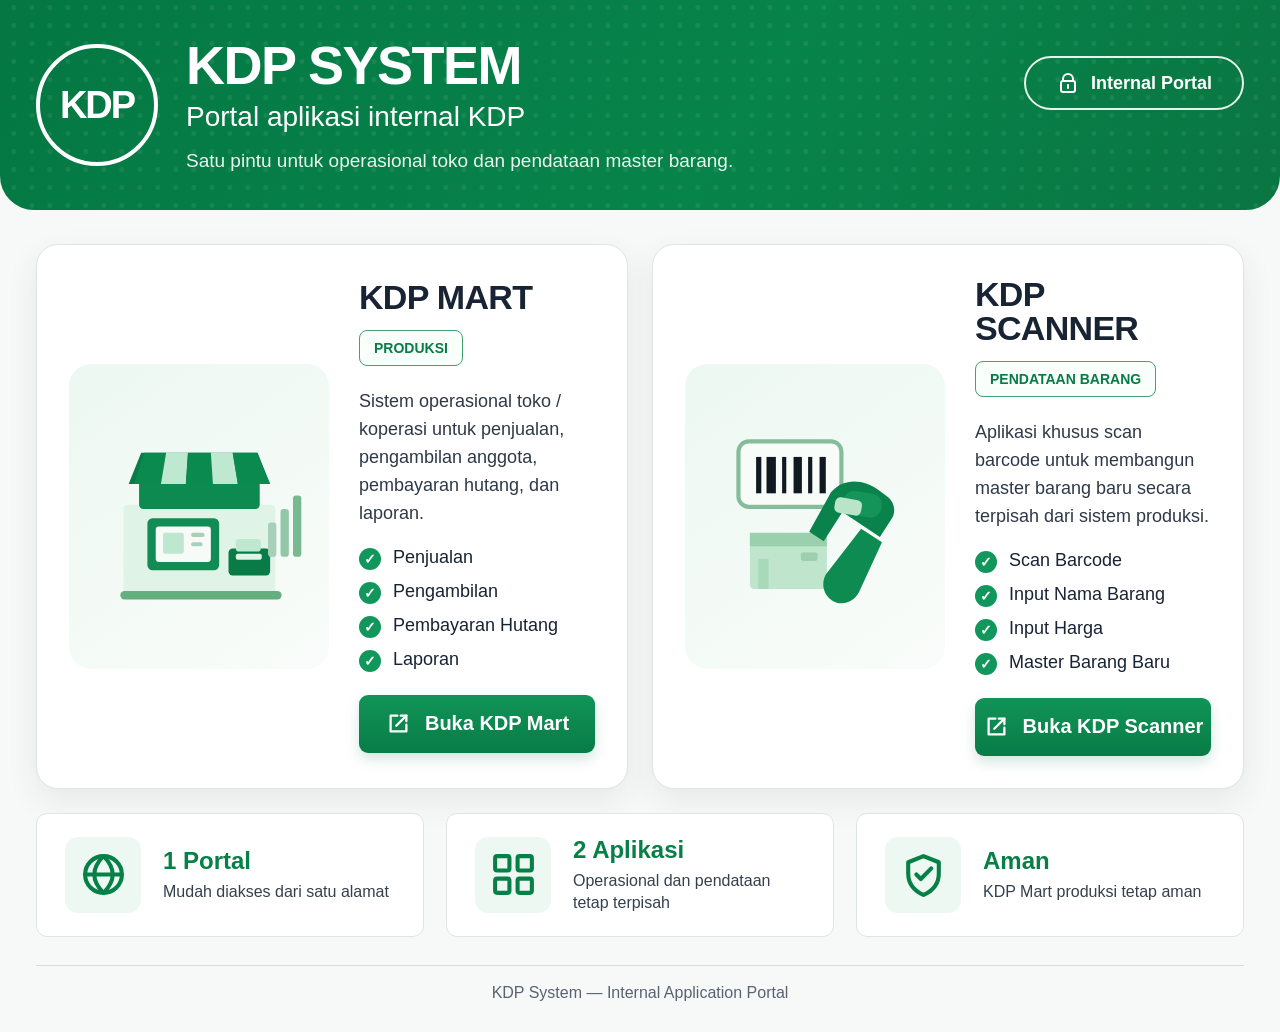
==== index.html @ 1b4abe66 "Add files via upload" ====
<!doctype html>
<html lang="id">
<head>
  <meta charset="utf-8">
  <meta name="viewport" content="width=device-width, initial-scale=1">
  <meta name="theme-color" content="#087b46">
  <meta name="description" content="KDP System - Portal aplikasi internal KDP">
  <title>KDP System</title>
  <link rel="stylesheet" href="styles.css">
  <script src="config.js"></script>
</head>

<body>
  <div class="page">

    <header class="hero">
      <div class="hero-inner">
        <div class="brand-wrap">
          <div class="kdp-logo" aria-label="KDP">
            <span>KDP</span>
          </div>

          <div class="hero-copy">
            <h1>KDP SYSTEM</h1>
            <div class="hero-subtitle">Portal aplikasi internal KDP</div>
            <p>Satu pintu untuk operasional toko dan pendataan master barang.</p>
          </div>
        </div>

        <div class="internal-badge">
          <svg viewBox="0 0 24 24" aria-hidden="true">
            <path d="M7 10V8a5 5 0 0 1 10 0v2"></path>
            <rect x="5" y="10" width="14" height="11" rx="2"></rect>
            <path d="M12 14v3"></path>
          </svg>
          <span>Internal Portal</span>
        </div>
      </div>
    </header>

    <main class="content">

      <section class="apps-grid">

        <article class="app-card">
          <div class="app-visual mart-visual" aria-hidden="true">
            <svg viewBox="0 0 220 220">
              <rect x="37" y="99" width="146" height="86" rx="4" fill="#dff3e7"/>
              <rect x="52" y="76" width="116" height="27" rx="4" fill="#0d8a4f"/>
              <path d="M42 79h136l-12-30H54z" fill="#087b46"/>
              <path d="M57 49h21l-5 30H47z" fill="#0b8a50"/>
              <path d="M78 49h21l-2 30H73z" fill="#bfe8d0"/>
              <path d="M99 49h22l2 30H97z" fill="#0b8a50"/>
              <path d="M121 49h21l5 30h-24z" fill="#bfe8d0"/>
              <path d="M142 49h23l13 30h-31z" fill="#0b8a50"/>
              <rect x="60" y="112" width="69" height="50" rx="5" fill="#138b54"/>
              <rect x="68" y="120" width="53" height="34" rx="3" fill="#f7fbf8"/>
              <rect x="75" y="126" width="20" height="20" rx="2" fill="#bfe6ce"/>
              <rect x="102" y="126" width="13" height="4" rx="2" fill="#a8cfb7"/>
              <rect x="102" y="135" width="11" height="4" rx="2" fill="#a8cfb7"/>
              <rect x="138" y="141" width="40" height="26" rx="4" fill="#087b46"/>
              <rect x="145" y="132" width="24" height="12" rx="3" fill="#bfe8d0"/>
              <rect x="145" y="146" width="25" height="6" rx="2" fill="#dff3e7"/>
              <rect x="176" y="116" width="8" height="33" rx="3" fill="#a8cfb7"/>
              <rect x="188" y="103" width="8" height="46" rx="3" fill="#91c7a7"/>
              <rect x="200" y="90" width="8" height="59" rx="3" fill="#79b991"/>
              <rect x="34" y="182" width="155" height="8" rx="4" fill="#65ae80"/>
            </svg>
          </div>

          <div class="app-content">
            <div class="title-row">
              <h2>KDP MART</h2>
              <span class="tag">PRODUKSI</span>
            </div>

            <p class="app-desc">
              Sistem operasional toko / koperasi untuk penjualan, pengambilan anggota,
              pembayaran hutang, dan laporan.
            </p>

            <ul class="feature-list">
              <li>Penjualan</li>
              <li>Pengambilan</li>
              <li>Pembayaran Hutang</li>
              <li>Laporan</li>
            </ul>

            <a id="btn-mart" class="open-btn" href="#" rel="noopener">
              <svg viewBox="0 0 24 24" aria-hidden="true">
                <path d="M14 5h5v5"></path>
                <path d="M10 14 19 5"></path>
                <path d="M19 13v6H5V5h6"></path>
              </svg>
              <span>Buka KDP Mart</span>
            </a>
          </div>
        </article>

        <article class="app-card">
          <div class="app-visual scanner-visual" aria-hidden="true">
            <svg viewBox="0 0 220 220">
              <rect x="36" y="38" width="99" height="63" rx="10" fill="#f8fcf9" stroke="#85bd9a" stroke-width="4"/>
              <rect x="53" y="53" width="5" height="35" fill="#101820"/>
              <rect x="63" y="53" width="9" height="35" fill="#101820"/>
              <rect x="78" y="53" width="4" height="35" fill="#101820"/>
              <rect x="89" y="53" width="8" height="35" fill="#101820"/>
              <rect x="103" y="53" width="4" height="35" fill="#101820"/>
              <rect x="114" y="53" width="6" height="35" fill="#101820"/>
              <rect x="47" y="126" width="74" height="54" rx="4" fill="#bfe5cd"/>
              <rect x="47" y="126" width="74" height="13" fill="#9ad0ad"/>
              <rect x="55" y="151" width="10" height="29" fill="#a8dab9"/>
              <rect x="96" y="145" width="16" height="8" rx="2" fill="#9ccfac"/>
              <path d="M125 87c12-14 31-13 46-2l8 6c7 5 9 15 4 22l-11 17-36-24-18 28-14-9 21-38z" fill="#0a824b"/>
              <rect x="139" y="84" width="37" height="23" rx="10" fill="#15945a" transform="rotate(10 139 84)"/>
              <path d="m154 122 20 13-22 48c-5 10-17 14-26 8-8-5-11-16-6-25l34-44z" fill="#0d8b51"/>
              <rect x="130" y="91" width="26" height="15" rx="5" fill="#b9e4c8" transform="rotate(10 130 91)"/>
            </svg>
          </div>

          <div class="app-content">
            <div class="title-row">
              <h2>KDP SCANNER</h2>
              <span class="tag">PENDATAAN BARANG</span>
            </div>

            <p class="app-desc">
              Aplikasi khusus scan barcode untuk membangun master barang baru
              secara terpisah dari sistem produksi.
            </p>

            <ul class="feature-list">
              <li>Scan Barcode</li>
              <li>Input Nama Barang</li>
              <li>Input Harga</li>
              <li>Master Barang Baru</li>
            </ul>

            <a id="btn-scanner" class="open-btn" href="#" rel="noopener">
              <svg viewBox="0 0 24 24" aria-hidden="true">
                <path d="M14 5h5v5"></path>
                <path d="M10 14 19 5"></path>
                <path d="M19 13v6H5V5h6"></path>
              </svg>
              <span>Buka KDP Scanner</span>
            </a>
          </div>
        </article>

      </section>

      <section class="info-grid">
        <div class="info-card">
          <div class="info-icon">
            <svg viewBox="0 0 24 24" aria-hidden="true">
              <circle cx="12" cy="12" r="9"></circle>
              <path d="M3 12h18"></path>
              <path d="M12 3c3 3 4.5 6 4.5 9S15 18 12 21"></path>
              <path d="M12 3c-3 3-4.5 6-4.5 9S9 18 12 21"></path>
            </svg>
          </div>
          <div>
            <h3>1 Portal</h3>
            <p>Mudah diakses dari satu alamat</p>
          </div>
        </div>

        <div class="info-card">
          <div class="info-icon">
            <svg viewBox="0 0 24 24" aria-hidden="true">
              <rect x="3" y="3" width="7" height="7" rx="1"></rect>
              <rect x="14" y="3" width="7" height="7" rx="1"></rect>
              <rect x="3" y="14" width="7" height="7" rx="1"></rect>
              <rect x="14" y="14" width="7" height="7" rx="1"></rect>
            </svg>
          </div>
          <div>
            <h3>2 Aplikasi</h3>
            <p>Operasional dan pendataan tetap terpisah</p>
          </div>
        </div>

        <div class="info-card">
          <div class="info-icon">
            <svg viewBox="0 0 24 24" aria-hidden="true">
              <path d="M12 3 4.5 6v5.5c0 4.9 3 8.5 7.5 10.5 4.5-2 7.5-5.6 7.5-10.5V6L12 3z"></path>
              <path d="m8.5 12 2.2 2.2L15.8 9"></path>
            </svg>
          </div>
          <div>
            <h3>Aman</h3>
            <p>KDP Mart produksi tetap aman</p>
          </div>
        </div>
      </section>

      <div id="config-warning" class="config-warning hidden">
        <strong>Link aplikasi belum diisi.</strong>
        Edit file <code>config.js</code> lalu masukkan URL KDP Mart dan KDP Scanner.
      </div>

      <footer>
        KDP System — Internal Application Portal
      </footer>

    </main>
  </div>

  <script>
    (function () {
      const cfg = window.KDP_PORTAL_CONFIG || {};

      function bind(id, url, newTab) {
        const btn = document.getElementById(id);
        const valid = /^https?:\/\//i.test(String(url || "").trim());

        if (!valid) {
          btn.href = "#";
          btn.addEventListener("click", function (e) {
            e.preventDefault();
            document.getElementById("config-warning").classList.remove("hidden");
          });
          return false;
        }

        btn.href = url;
        if (newTab !== false) {
          btn.target = "_blank";
        }
        return true;
      }

      const martReady = bind("btn-mart", cfg.kdpMartUrl, cfg.openInNewTab);
      const scannerReady = bind("btn-scanner", cfg.kdpScannerUrl, cfg.openInNewTab);

      if (!martReady || !scannerReady) {
        document.getElementById("config-warning").classList.remove("hidden");
      }
    })();
  </script>
</body>
</html>
---- styles.css ----
* {
  box-sizing: border-box;
}

:root {
  --green: #078047;
  --green-2: #11965b;
  --green-soft: #edf8f2;
  --green-soft-2: #e3f4ea;
  --text: #182334;
  --muted: #586273;
  --border: #dfe5e1;
  --bg: #f7f9f8;
  --white: #ffffff;
}

html,
body {
  margin: 0;
  min-height: 100%;
  font-family: Inter, Arial, Helvetica, sans-serif;
  background: var(--bg);
  color: var(--text);
}

body {
  min-height: 100vh;
}

.page {
  min-height: 100vh;
}

.hero {
  background:
    radial-gradient(circle at 77% 42%, rgba(255,255,255,.07) 0 2px, transparent 3px) 0 0 / 18px 18px,
    linear-gradient(125deg, #047743 0%, #07844a 58%, #0a7542 100%);
  color: #fff;
  border-radius: 0 0 34px 34px;
  min-height: 210px;
  display: flex;
  align-items: center;
}

.hero-inner {
  width: min(1500px, calc(100% - 72px));
  margin: 0 auto;
  padding: 30px 0;
  display: flex;
  justify-content: space-between;
  align-items: flex-start;
  gap: 30px;
}

.brand-wrap {
  display: flex;
  align-items: center;
  gap: 28px;
}

.kdp-logo {
  width: 122px;
  height: 122px;
  border: 4px solid #fff;
  border-radius: 50%;
  display: grid;
  place-items: center;
  flex: 0 0 auto;
}

.kdp-logo span {
  font-size: 38px;
  font-weight: 800;
  letter-spacing: -2px;
}

.hero-copy h1 {
  margin: 0;
  font-size: 54px;
  line-height: 1;
  letter-spacing: -1.5px;
}

.hero-subtitle {
  margin-top: 9px;
  font-size: 28px;
  font-weight: 500;
}

.hero-copy p {
  margin: 17px 0 0;
  font-size: 19px;
  color: rgba(255,255,255,.92);
}

.internal-badge {
  margin-top: 18px;
  min-width: 220px;
  border: 2px solid rgba(255,255,255,.9);
  border-radius: 999px;
  padding: 13px 20px;
  display: flex;
  align-items: center;
  justify-content: center;
  gap: 11px;
  font-size: 18px;
  font-weight: 700;
}

.internal-badge svg {
  width: 24px;
  height: 24px;
  fill: none;
  stroke: currentColor;
  stroke-width: 2;
  stroke-linecap: round;
  stroke-linejoin: round;
}

.content {
  width: min(1500px, calc(100% - 72px));
  margin: 34px auto 0;
  padding-bottom: 30px;
}

.apps-grid {
  display: grid;
  grid-template-columns: 1fr 1fr;
  gap: 24px;
}

.app-card {
  background: var(--white);
  border: 1px solid var(--border);
  border-radius: 22px;
  box-shadow: 0 12px 32px rgba(27, 48, 37, .08);
  padding: 32px;
  display: grid;
  grid-template-columns: 260px 1fr;
  gap: 30px;
  align-items: center;
  min-height: 430px;
}

.app-visual {
  height: 305px;
  border-radius: 22px;
  background: linear-gradient(145deg, #edf8f2, #f9fcfa);
  display: grid;
  place-items: center;
}

.app-visual svg {
  width: 88%;
  height: 88%;
}

.title-row {
  display: flex;
  align-items: center;
  gap: 16px;
  flex-wrap: wrap;
}

.title-row h2 {
  margin: 0;
  font-size: 34px;
  line-height: 1;
  letter-spacing: -.7px;
}

.tag {
  display: inline-flex;
  align-items: center;
  min-height: 36px;
  padding: 7px 14px;
  border: 1.5px solid #43a36f;
  border-radius: 8px;
  color: #087c46;
  background: #f9fffb;
  font-size: 14px;
  font-weight: 800;
}

.app-desc {
  margin: 22px 0 19px;
  max-width: 590px;
  font-size: 18px;
  line-height: 1.55;
  color: #2e3948;
}

.feature-list {
  list-style: none;
  margin: 0 0 25px;
  padding: 0;
}

.feature-list li {
  position: relative;
  padding-left: 34px;
  margin: 13px 0;
  font-size: 18px;
}

.feature-list li::before {
  content: "✓";
  position: absolute;
  left: 0;
  top: 1px;
  width: 22px;
  height: 22px;
  border-radius: 50%;
  display: grid;
  place-items: center;
  background: var(--green-2);
  color: white;
  font-size: 14px;
  font-weight: 900;
}

.open-btn {
  width: min(320px, 100%);
  min-height: 58px;
  border-radius: 9px;
  text-decoration: none;
  background: linear-gradient(180deg, #119458, #087c46);
  color: #fff;
  display: inline-flex;
  align-items: center;
  justify-content: center;
  gap: 13px;
  font-size: 20px;
  font-weight: 800;
  box-shadow: 0 6px 13px rgba(8,124,70,.18);
  transition: transform .12s ease, box-shadow .12s ease, filter .12s ease;
}

.open-btn:hover {
  transform: translateY(-1px);
  box-shadow: 0 10px 18px rgba(8,124,70,.22);
  filter: brightness(1.02);
}

.open-btn svg {
  width: 27px;
  height: 27px;
  fill: none;
  stroke: currentColor;
  stroke-width: 2;
  stroke-linecap: round;
  stroke-linejoin: round;
}

.info-grid {
  margin-top: 24px;
  display: grid;
  grid-template-columns: 1fr 1fr 1fr;
  gap: 22px;
}

.info-card {
  min-height: 124px;
  background: var(--white);
  border: 1px solid var(--border);
  border-radius: 11px;
  padding: 22px 28px;
  display: flex;
  align-items: center;
  gap: 22px;
}

.info-icon {
  width: 76px;
  height: 76px;
  border-radius: 13px;
  display: grid;
  place-items: center;
  background: var(--green-soft);
  flex: 0 0 auto;
}

.info-icon svg {
  width: 49px;
  height: 49px;
  fill: none;
  stroke: #078047;
  stroke-width: 2;
  stroke-linecap: round;
  stroke-linejoin: round;
}

.info-card h3 {
  margin: 0 0 6px;
  color: #078047;
  font-size: 24px;
}

.info-card p {
  margin: 0;
  color: #35404e;
  font-size: 16px;
  line-height: 1.4;
}

.config-warning {
  margin-top: 22px;
  padding: 14px 18px;
  border: 1px solid #edcf8b;
  border-radius: 10px;
  background: #fff8e7;
  color: #70530b;
  font-size: 14px;
}

.config-warning code {
  font-size: 12px;
}

.hidden {
  display: none !important;
}

footer {
  margin-top: 28px;
  border-top: 1px solid #d6dcda;
  padding: 18px 0 0;
  text-align: center;
  color: #596273;
  font-size: 16px;
}

/* Tablet */
@media (max-width: 1180px) {
  .app-card {
    grid-template-columns: 190px 1fr;
    padding: 24px;
  }

  .app-visual {
    height: 240px;
  }

  .title-row h2 {
    font-size: 28px;
  }

  .app-desc,
  .feature-list li {
    font-size: 16px;
  }

  .hero-copy h1 {
    font-size: 45px;
  }

  .hero-subtitle {
    font-size: 24px;
  }
}

/* Mobile */
@media (max-width: 820px) {
  .hero {
    border-radius: 0 0 24px 24px;
  }

  .hero-inner {
    width: min(100% - 32px, 100%);
    flex-direction: column;
  }

  .brand-wrap {
    gap: 18px;
  }

  .kdp-logo {
    width: 88px;
    height: 88px;
  }

  .kdp-logo span {
    font-size: 28px;
  }

  .hero-copy h1 {
    font-size: 38px;
  }

  .hero-subtitle {
    font-size: 20px;
  }

  .hero-copy p {
    font-size: 15px;
  }

  .internal-badge {
    margin-top: 0;
    min-width: 0;
    align-self: flex-start;
    font-size: 15px;
    padding: 10px 15px;
  }

  .content {
    width: min(100% - 28px, 100%);
    margin-top: 20px;
  }

  .apps-grid,
  .info-grid {
    grid-template-columns: 1fr;
  }

  .app-card {
    grid-template-columns: 1fr;
    min-height: 0;
    padding: 20px;
    gap: 18px;
  }

  .app-visual {
    height: 210px;
  }

  .app-desc {
    margin-top: 16px;
  }

  .open-btn {
    width: 100%;
  }

  .info-card {
    min-height: 105px;
  }
}

@media (max-width: 480px) {
  .brand-wrap {
    align-items: flex-start;
  }

  .kdp-logo {
    width: 68px;
    height: 68px;
    border-width: 3px;
  }

  .kdp-logo span {
    font-size: 22px;
  }

  .hero-copy h1 {
    font-size: 30px;
  }

  .hero-subtitle {
    font-size: 17px;
  }

  .title-row h2 {
    font-size: 25px;
  }

  .tag {
    min-height: 31px;
    font-size: 12px;
  }

  .app-desc,
  .feature-list li {
    font-size: 15px;
  }
}
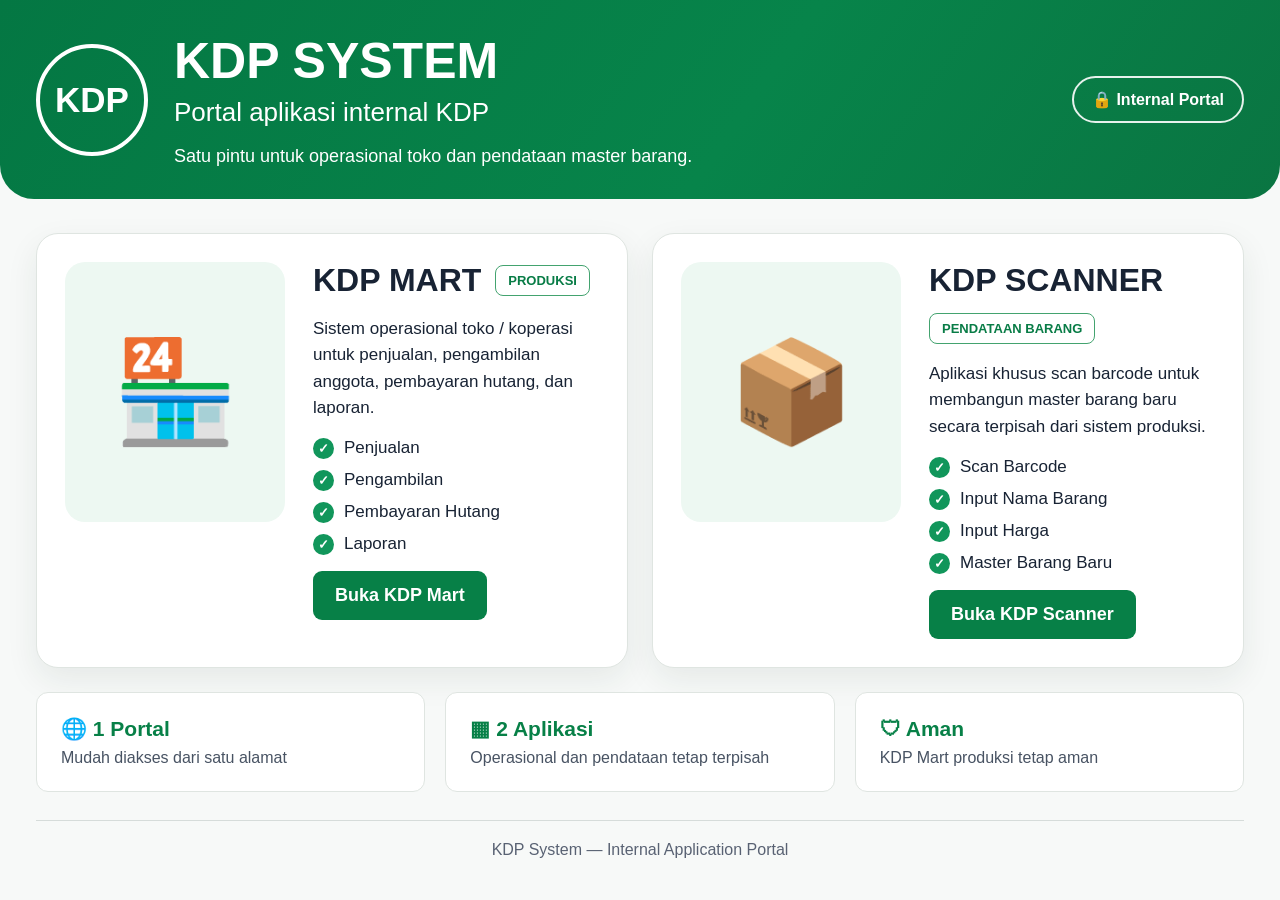
==== commit 5d757039: "Add files via upload" ====
--- a/index.html
+++ b/index.html
@@ -2,241 +2,67 @@
 <html lang="id">
 <head>
   <meta charset="utf-8">
-  <meta name="viewport" content="width=device-width, initial-scale=1">
-  <meta name="theme-color" content="#087b46">
-  <meta name="description" content="KDP System - Portal aplikasi internal KDP">
+  <meta name="viewport" content="width=device-width,initial-scale=1">
+  <meta name="theme-color" content="#078047">
   <title>KDP System</title>
   <link rel="stylesheet" href="styles.css">
   <script src="config.js"></script>
 </head>
-
-<body>
-  <div class="page">
-
-    <header class="hero">
-      <div class="hero-inner">
-        <div class="brand-wrap">
-          <div class="kdp-logo" aria-label="KDP">
-            <span>KDP</span>
-          </div>
-
-          <div class="hero-copy">
-            <h1>KDP SYSTEM</h1>
-            <div class="hero-subtitle">Portal aplikasi internal KDP</div>
-            <p>Satu pintu untuk operasional toko dan pendataan master barang.</p>
-          </div>
-        </div>
-
-        <div class="internal-badge">
-          <svg viewBox="0 0 24 24" aria-hidden="true">
-            <path d="M7 10V8a5 5 0 0 1 10 0v2"></path>
-            <rect x="5" y="10" width="14" height="11" rx="2"></rect>
-            <path d="M12 14v3"></path>
-          </svg>
-          <span>Internal Portal</span>
+<body class="portal-body">
+  <header class="hero">
+    <div class="hero-inner">
+      <div class="brand-wrap">
+        <div class="logo-circle">KDP</div>
+        <div>
+          <h1>KDP SYSTEM</h1>
+          <div class="subtitle">Portal aplikasi internal KDP</div>
+          <p>Satu pintu untuk operasional toko dan pendataan master barang.</p>
         </div>
       </div>
-    </header>
+      <div class="badge">🔒 Internal Portal</div>
+    </div>
+  </header>
 
-    <main class="content">
+  <main class="content">
+    <section class="apps-grid">
+      <article class="app-card">
+        <div class="visual">🏪</div>
+        <div class="app-content">
+          <div class="title-row"><h2>KDP MART</h2><span>PRODUKSI</span></div>
+          <p>Sistem operasional toko / koperasi untuk penjualan, pengambilan anggota, pembayaran hutang, dan laporan.</p>
+          <ul>
+            <li>Penjualan</li>
+            <li>Pengambilan</li>
+            <li>Pembayaran Hutang</li>
+            <li>Laporan</li>
+          </ul>
+          <a class="open-btn" href="mart.html">Buka KDP Mart</a>
+        </div>
+      </article>
 
-      <section class="apps-grid">
+      <article class="app-card">
+        <div class="visual">📦</div>
+        <div class="app-content">
+          <div class="title-row"><h2>KDP SCANNER</h2><span>PENDATAAN BARANG</span></div>
+          <p>Aplikasi khusus scan barcode untuk membangun master barang baru secara terpisah dari sistem produksi.</p>
+          <ul>
+            <li>Scan Barcode</li>
+            <li>Input Nama Barang</li>
+            <li>Input Harga</li>
+            <li>Master Barang Baru</li>
+          </ul>
+          <a class="open-btn" href="scanner.html">Buka KDP Scanner</a>
+        </div>
+      </article>
+    </section>
 
-        <article class="app-card">
-          <div class="app-visual mart-visual" aria-hidden="true">
-            <svg viewBox="0 0 220 220">
-              <rect x="37" y="99" width="146" height="86" rx="4" fill="#dff3e7"/>
-              <rect x="52" y="76" width="116" height="27" rx="4" fill="#0d8a4f"/>
-              <path d="M42 79h136l-12-30H54z" fill="#087b46"/>
-              <path d="M57 49h21l-5 30H47z" fill="#0b8a50"/>
-              <path d="M78 49h21l-2 30H73z" fill="#bfe8d0"/>
-              <path d="M99 49h22l2 30H97z" fill="#0b8a50"/>
-              <path d="M121 49h21l5 30h-24z" fill="#bfe8d0"/>
-              <path d="M142 49h23l13 30h-31z" fill="#0b8a50"/>
-              <rect x="60" y="112" width="69" height="50" rx="5" fill="#138b54"/>
-              <rect x="68" y="120" width="53" height="34" rx="3" fill="#f7fbf8"/>
-              <rect x="75" y="126" width="20" height="20" rx="2" fill="#bfe6ce"/>
-              <rect x="102" y="126" width="13" height="4" rx="2" fill="#a8cfb7"/>
-              <rect x="102" y="135" width="11" height="4" rx="2" fill="#a8cfb7"/>
-              <rect x="138" y="141" width="40" height="26" rx="4" fill="#087b46"/>
-              <rect x="145" y="132" width="24" height="12" rx="3" fill="#bfe8d0"/>
-              <rect x="145" y="146" width="25" height="6" rx="2" fill="#dff3e7"/>
-              <rect x="176" y="116" width="8" height="33" rx="3" fill="#a8cfb7"/>
-              <rect x="188" y="103" width="8" height="46" rx="3" fill="#91c7a7"/>
-              <rect x="200" y="90" width="8" height="59" rx="3" fill="#79b991"/>
-              <rect x="34" y="182" width="155" height="8" rx="4" fill="#65ae80"/>
-            </svg>
-          </div>
+    <section class="info-grid">
+      <div class="info-card"><b>🌐 1 Portal</b><span>Mudah diakses dari satu alamat</span></div>
+      <div class="info-card"><b>▦ 2 Aplikasi</b><span>Operasional dan pendataan tetap terpisah</span></div>
+      <div class="info-card"><b>🛡 Aman</b><span>KDP Mart produksi tetap aman</span></div>
+    </section>
 
-          <div class="app-content">
-            <div class="title-row">
-              <h2>KDP MART</h2>
-              <span class="tag">PRODUKSI</span>
-            </div>
-
-            <p class="app-desc">
-              Sistem operasional toko / koperasi untuk penjualan, pengambilan anggota,
-              pembayaran hutang, dan laporan.
-            </p>
-
-            <ul class="feature-list">
-              <li>Penjualan</li>
-              <li>Pengambilan</li>
-              <li>Pembayaran Hutang</li>
-              <li>Laporan</li>
-            </ul>
-
-            <a id="btn-mart" class="open-btn" href="#" rel="noopener">
-              <svg viewBox="0 0 24 24" aria-hidden="true">
-                <path d="M14 5h5v5"></path>
-                <path d="M10 14 19 5"></path>
-                <path d="M19 13v6H5V5h6"></path>
-              </svg>
-              <span>Buka KDP Mart</span>
-            </a>
-          </div>
-        </article>
-
-        <article class="app-card">
-          <div class="app-visual scanner-visual" aria-hidden="true">
-            <svg viewBox="0 0 220 220">
-              <rect x="36" y="38" width="99" height="63" rx="10" fill="#f8fcf9" stroke="#85bd9a" stroke-width="4"/>
-              <rect x="53" y="53" width="5" height="35" fill="#101820"/>
-              <rect x="63" y="53" width="9" height="35" fill="#101820"/>
-              <rect x="78" y="53" width="4" height="35" fill="#101820"/>
-              <rect x="89" y="53" width="8" height="35" fill="#101820"/>
-              <rect x="103" y="53" width="4" height="35" fill="#101820"/>
-              <rect x="114" y="53" width="6" height="35" fill="#101820"/>
-              <rect x="47" y="126" width="74" height="54" rx="4" fill="#bfe5cd"/>
-              <rect x="47" y="126" width="74" height="13" fill="#9ad0ad"/>
-              <rect x="55" y="151" width="10" height="29" fill="#a8dab9"/>
-              <rect x="96" y="145" width="16" height="8" rx="2" fill="#9ccfac"/>
-              <path d="M125 87c12-14 31-13 46-2l8 6c7 5 9 15 4 22l-11 17-36-24-18 28-14-9 21-38z" fill="#0a824b"/>
-              <rect x="139" y="84" width="37" height="23" rx="10" fill="#15945a" transform="rotate(10 139 84)"/>
-              <path d="m154 122 20 13-22 48c-5 10-17 14-26 8-8-5-11-16-6-25l34-44z" fill="#0d8b51"/>
-              <rect x="130" y="91" width="26" height="15" rx="5" fill="#b9e4c8" transform="rotate(10 130 91)"/>
-            </svg>
-          </div>
-
-          <div class="app-content">
-            <div class="title-row">
-              <h2>KDP SCANNER</h2>
-              <span class="tag">PENDATAAN BARANG</span>
-            </div>
-
-            <p class="app-desc">
-              Aplikasi khusus scan barcode untuk membangun master barang baru
-              secara terpisah dari sistem produksi.
-            </p>
-
-            <ul class="feature-list">
-              <li>Scan Barcode</li>
-              <li>Input Nama Barang</li>
-              <li>Input Harga</li>
-              <li>Master Barang Baru</li>
-            </ul>
-
-            <a id="btn-scanner" class="open-btn" href="#" rel="noopener">
-              <svg viewBox="0 0 24 24" aria-hidden="true">
-                <path d="M14 5h5v5"></path>
-                <path d="M10 14 19 5"></path>
-                <path d="M19 13v6H5V5h6"></path>
-              </svg>
-              <span>Buka KDP Scanner</span>
-            </a>
-          </div>
-        </article>
-
-      </section>
-
-      <section class="info-grid">
-        <div class="info-card">
-          <div class="info-icon">
-            <svg viewBox="0 0 24 24" aria-hidden="true">
-              <circle cx="12" cy="12" r="9"></circle>
-              <path d="M3 12h18"></path>
-              <path d="M12 3c3 3 4.5 6 4.5 9S15 18 12 21"></path>
-              <path d="M12 3c-3 3-4.5 6-4.5 9S9 18 12 21"></path>
-            </svg>
-          </div>
-          <div>
-            <h3>1 Portal</h3>
-            <p>Mudah diakses dari satu alamat</p>
-          </div>
-        </div>
-
-        <div class="info-card">
-          <div class="info-icon">
-            <svg viewBox="0 0 24 24" aria-hidden="true">
-              <rect x="3" y="3" width="7" height="7" rx="1"></rect>
-              <rect x="14" y="3" width="7" height="7" rx="1"></rect>
-              <rect x="3" y="14" width="7" height="7" rx="1"></rect>
-              <rect x="14" y="14" width="7" height="7" rx="1"></rect>
-            </svg>
-          </div>
-          <div>
-            <h3>2 Aplikasi</h3>
-            <p>Operasional dan pendataan tetap terpisah</p>
-          </div>
-        </div>
-
-        <div class="info-card">
-          <div class="info-icon">
-            <svg viewBox="0 0 24 24" aria-hidden="true">
-              <path d="M12 3 4.5 6v5.5c0 4.9 3 8.5 7.5 10.5 4.5-2 7.5-5.6 7.5-10.5V6L12 3z"></path>
-              <path d="m8.5 12 2.2 2.2L15.8 9"></path>
-            </svg>
-          </div>
-          <div>
-            <h3>Aman</h3>
-            <p>KDP Mart produksi tetap aman</p>
-          </div>
-        </div>
-      </section>
-
-      <div id="config-warning" class="config-warning hidden">
-        <strong>Link aplikasi belum diisi.</strong>
-        Edit file <code>config.js</code> lalu masukkan URL KDP Mart dan KDP Scanner.
-      </div>
-
-      <footer>
-        KDP System — Internal Application Portal
-      </footer>
-
-    </main>
-  </div>
-
-  <script>
-    (function () {
-      const cfg = window.KDP_PORTAL_CONFIG || {};
-
-      function bind(id, url, newTab) {
-        const btn = document.getElementById(id);
-        const valid = /^https?:\/\//i.test(String(url || "").trim());
-
-        if (!valid) {
-          btn.href = "#";
-          btn.addEventListener("click", function (e) {
-            e.preventDefault();
-            document.getElementById("config-warning").classList.remove("hidden");
-          });
-          return false;
-        }
-
-        btn.href = url;
-        if (newTab !== false) {
-          btn.target = "_blank";
-        }
-        return true;
-      }
-
-      const martReady = bind("btn-mart", cfg.kdpMartUrl, cfg.openInNewTab);
-      const scannerReady = bind("btn-scanner", cfg.kdpScannerUrl, cfg.openInNewTab);
-
-      if (!martReady || !scannerReady) {
-        document.getElementById("config-warning").classList.remove("hidden");
-      }
-    })();
-  </script>
+    <footer>KDP System — Internal Application Portal</footer>
+  </main>
 </body>
 </html>
--- a/styles.css
+++ b/styles.css
@@ -1,476 +1,14 @@
-* {
-  box-sizing: border-box;
-}
-
-:root {
-  --green: #078047;
-  --green-2: #11965b;
-  --green-soft: #edf8f2;
-  --green-soft-2: #e3f4ea;
-  --text: #182334;
-  --muted: #586273;
-  --border: #dfe5e1;
-  --bg: #f7f9f8;
-  --white: #ffffff;
-}
-
-html,
-body {
-  margin: 0;
-  min-height: 100%;
-  font-family: Inter, Arial, Helvetica, sans-serif;
-  background: var(--bg);
-  color: var(--text);
-}
-
-body {
-  min-height: 100vh;
-}
-
-.page {
-  min-height: 100vh;
-}
-
-.hero {
-  background:
-    radial-gradient(circle at 77% 42%, rgba(255,255,255,.07) 0 2px, transparent 3px) 0 0 / 18px 18px,
-    linear-gradient(125deg, #047743 0%, #07844a 58%, #0a7542 100%);
-  color: #fff;
-  border-radius: 0 0 34px 34px;
-  min-height: 210px;
-  display: flex;
-  align-items: center;
-}
-
-.hero-inner {
-  width: min(1500px, calc(100% - 72px));
-  margin: 0 auto;
-  padding: 30px 0;
-  display: flex;
-  justify-content: space-between;
-  align-items: flex-start;
-  gap: 30px;
-}
-
-.brand-wrap {
-  display: flex;
-  align-items: center;
-  gap: 28px;
-}
-
-.kdp-logo {
-  width: 122px;
-  height: 122px;
-  border: 4px solid #fff;
-  border-radius: 50%;
-  display: grid;
-  place-items: center;
-  flex: 0 0 auto;
-}
-
-.kdp-logo span {
-  font-size: 38px;
-  font-weight: 800;
-  letter-spacing: -2px;
-}
-
-.hero-copy h1 {
-  margin: 0;
-  font-size: 54px;
-  line-height: 1;
-  letter-spacing: -1.5px;
-}
-
-.hero-subtitle {
-  margin-top: 9px;
-  font-size: 28px;
-  font-weight: 500;
-}
-
-.hero-copy p {
-  margin: 17px 0 0;
-  font-size: 19px;
-  color: rgba(255,255,255,.92);
-}
-
-.internal-badge {
-  margin-top: 18px;
-  min-width: 220px;
-  border: 2px solid rgba(255,255,255,.9);
-  border-radius: 999px;
-  padding: 13px 20px;
-  display: flex;
-  align-items: center;
-  justify-content: center;
-  gap: 11px;
-  font-size: 18px;
-  font-weight: 700;
-}
-
-.internal-badge svg {
-  width: 24px;
-  height: 24px;
-  fill: none;
-  stroke: currentColor;
-  stroke-width: 2;
-  stroke-linecap: round;
-  stroke-linejoin: round;
-}
-
-.content {
-  width: min(1500px, calc(100% - 72px));
-  margin: 34px auto 0;
-  padding-bottom: 30px;
-}
-
-.apps-grid {
-  display: grid;
-  grid-template-columns: 1fr 1fr;
-  gap: 24px;
-}
-
-.app-card {
-  background: var(--white);
-  border: 1px solid var(--border);
-  border-radius: 22px;
-  box-shadow: 0 12px 32px rgba(27, 48, 37, .08);
-  padding: 32px;
-  display: grid;
-  grid-template-columns: 260px 1fr;
-  gap: 30px;
-  align-items: center;
-  min-height: 430px;
-}
-
-.app-visual {
-  height: 305px;
-  border-radius: 22px;
-  background: linear-gradient(145deg, #edf8f2, #f9fcfa);
-  display: grid;
-  place-items: center;
-}
-
-.app-visual svg {
-  width: 88%;
-  height: 88%;
-}
-
-.title-row {
-  display: flex;
-  align-items: center;
-  gap: 16px;
-  flex-wrap: wrap;
-}
-
-.title-row h2 {
-  margin: 0;
-  font-size: 34px;
-  line-height: 1;
-  letter-spacing: -.7px;
-}
-
-.tag {
-  display: inline-flex;
-  align-items: center;
-  min-height: 36px;
-  padding: 7px 14px;
-  border: 1.5px solid #43a36f;
-  border-radius: 8px;
-  color: #087c46;
-  background: #f9fffb;
-  font-size: 14px;
-  font-weight: 800;
-}
-
-.app-desc {
-  margin: 22px 0 19px;
-  max-width: 590px;
-  font-size: 18px;
-  line-height: 1.55;
-  color: #2e3948;
-}
-
-.feature-list {
-  list-style: none;
-  margin: 0 0 25px;
-  padding: 0;
-}
-
-.feature-list li {
-  position: relative;
-  padding-left: 34px;
-  margin: 13px 0;
-  font-size: 18px;
-}
-
-.feature-list li::before {
-  content: "✓";
-  position: absolute;
-  left: 0;
-  top: 1px;
-  width: 22px;
-  height: 22px;
-  border-radius: 50%;
-  display: grid;
-  place-items: center;
-  background: var(--green-2);
-  color: white;
-  font-size: 14px;
-  font-weight: 900;
-}
-
-.open-btn {
-  width: min(320px, 100%);
-  min-height: 58px;
-  border-radius: 9px;
-  text-decoration: none;
-  background: linear-gradient(180deg, #119458, #087c46);
-  color: #fff;
-  display: inline-flex;
-  align-items: center;
-  justify-content: center;
-  gap: 13px;
-  font-size: 20px;
-  font-weight: 800;
-  box-shadow: 0 6px 13px rgba(8,124,70,.18);
-  transition: transform .12s ease, box-shadow .12s ease, filter .12s ease;
-}
-
-.open-btn:hover {
-  transform: translateY(-1px);
-  box-shadow: 0 10px 18px rgba(8,124,70,.22);
-  filter: brightness(1.02);
-}
-
-.open-btn svg {
-  width: 27px;
-  height: 27px;
-  fill: none;
-  stroke: currentColor;
-  stroke-width: 2;
-  stroke-linecap: round;
-  stroke-linejoin: round;
-}
-
-.info-grid {
-  margin-top: 24px;
-  display: grid;
-  grid-template-columns: 1fr 1fr 1fr;
-  gap: 22px;
-}
-
-.info-card {
-  min-height: 124px;
-  background: var(--white);
-  border: 1px solid var(--border);
-  border-radius: 11px;
-  padding: 22px 28px;
-  display: flex;
-  align-items: center;
-  gap: 22px;
-}
-
-.info-icon {
-  width: 76px;
-  height: 76px;
-  border-radius: 13px;
-  display: grid;
-  place-items: center;
-  background: var(--green-soft);
-  flex: 0 0 auto;
-}
-
-.info-icon svg {
-  width: 49px;
-  height: 49px;
-  fill: none;
-  stroke: #078047;
-  stroke-width: 2;
-  stroke-linecap: round;
-  stroke-linejoin: round;
-}
-
-.info-card h3 {
-  margin: 0 0 6px;
-  color: #078047;
-  font-size: 24px;
-}
-
-.info-card p {
-  margin: 0;
-  color: #35404e;
-  font-size: 16px;
-  line-height: 1.4;
-}
-
-.config-warning {
-  margin-top: 22px;
-  padding: 14px 18px;
-  border: 1px solid #edcf8b;
-  border-radius: 10px;
-  background: #fff8e7;
-  color: #70530b;
-  font-size: 14px;
-}
-
-.config-warning code {
-  font-size: 12px;
-}
-
-.hidden {
-  display: none !important;
-}
-
-footer {
-  margin-top: 28px;
-  border-top: 1px solid #d6dcda;
-  padding: 18px 0 0;
-  text-align: center;
-  color: #596273;
-  font-size: 16px;
-}
-
-/* Tablet */
-@media (max-width: 1180px) {
-  .app-card {
-    grid-template-columns: 190px 1fr;
-    padding: 24px;
-  }
-
-  .app-visual {
-    height: 240px;
-  }
-
-  .title-row h2 {
-    font-size: 28px;
-  }
-
-  .app-desc,
-  .feature-list li {
-    font-size: 16px;
-  }
-
-  .hero-copy h1 {
-    font-size: 45px;
-  }
-
-  .hero-subtitle {
-    font-size: 24px;
-  }
-}
-
-/* Mobile */
-@media (max-width: 820px) {
-  .hero {
-    border-radius: 0 0 24px 24px;
-  }
-
-  .hero-inner {
-    width: min(100% - 32px, 100%);
-    flex-direction: column;
-  }
-
-  .brand-wrap {
-    gap: 18px;
-  }
-
-  .kdp-logo {
-    width: 88px;
-    height: 88px;
-  }
-
-  .kdp-logo span {
-    font-size: 28px;
-  }
-
-  .hero-copy h1 {
-    font-size: 38px;
-  }
-
-  .hero-subtitle {
-    font-size: 20px;
-  }
-
-  .hero-copy p {
-    font-size: 15px;
-  }
-
-  .internal-badge {
-    margin-top: 0;
-    min-width: 0;
-    align-self: flex-start;
-    font-size: 15px;
-    padding: 10px 15px;
-  }
-
-  .content {
-    width: min(100% - 28px, 100%);
-    margin-top: 20px;
-  }
-
-  .apps-grid,
-  .info-grid {
-    grid-template-columns: 1fr;
-  }
-
-  .app-card {
-    grid-template-columns: 1fr;
-    min-height: 0;
-    padding: 20px;
-    gap: 18px;
-  }
-
-  .app-visual {
-    height: 210px;
-  }
-
-  .app-desc {
-    margin-top: 16px;
-  }
-
-  .open-btn {
-    width: 100%;
-  }
-
-  .info-card {
-    min-height: 105px;
-  }
-}
-
-@media (max-width: 480px) {
-  .brand-wrap {
-    align-items: flex-start;
-  }
-
-  .kdp-logo {
-    width: 68px;
-    height: 68px;
-    border-width: 3px;
-  }
-
-  .kdp-logo span {
-    font-size: 22px;
-  }
-
-  .hero-copy h1 {
-    font-size: 30px;
-  }
-
-  .hero-subtitle {
-    font-size: 17px;
-  }
-
-  .title-row h2 {
-    font-size: 25px;
-  }
-
-  .tag {
-    min-height: 31px;
-    font-size: 12px;
-  }
-
-  .app-desc,
-  .feature-list li {
-    font-size: 15px;
-  }
-}
+*{box-sizing:border-box}html,body{margin:0;min-height:100%;font-family:Arial,Helvetica,sans-serif;background:#f7f9f8;color:#182334}
+.hero{background:linear-gradient(125deg,#047743,#07844a 58%,#0a7542);color:#fff;border-radius:0 0 34px 34px}
+.hero-inner{width:min(1500px,calc(100% - 72px));margin:auto;padding:32px 0;display:flex;justify-content:space-between;align-items:center;gap:24px}
+.brand-wrap{display:flex;align-items:center;gap:26px}.logo-circle{width:112px;height:112px;border:4px solid #fff;border-radius:50%;display:grid;place-items:center;font-size:35px;font-weight:800}
+h1{font-size:50px;margin:0}.subtitle{font-size:26px;margin-top:7px}.hero p{font-size:18px;margin-bottom:0}.badge{border:2px solid rgba(255,255,255,.9);padding:12px 18px;border-radius:999px;font-weight:700}
+.content{width:min(1500px,calc(100% - 72px));margin:34px auto}.apps-grid{display:grid;grid-template-columns:1fr 1fr;gap:24px}.app-card{background:#fff;border:1px solid #dfe5e1;border-radius:22px;padding:28px;display:grid;grid-template-columns:220px 1fr;gap:28px;box-shadow:0 12px 32px rgba(27,48,37,.08)}
+.visual{height:260px;border-radius:20px;background:#edf8f2;display:grid;place-items:center;font-size:100px}.title-row{display:flex;align-items:center;gap:14px;flex-wrap:wrap}.title-row h2{font-size:32px;margin:0}.title-row span{border:1px solid #43a36f;padding:7px 12px;border-radius:8px;color:#087c46;font-weight:800;font-size:13px}
+.app-content p{font-size:17px;line-height:1.55}.app-content ul{list-style:none;padding:0}.app-content li{margin:11px 0;font-size:17px}.app-content li:before{content:"✓";display:inline-grid;place-items:center;width:21px;height:21px;border-radius:50%;background:#11965b;color:#fff;margin-right:10px;font-size:13px;font-weight:800}
+.open-btn{display:inline-flex;background:#078047;color:#fff;text-decoration:none;padding:14px 22px;border-radius:9px;font-weight:800;font-size:18px}
+.info-grid{display:grid;grid-template-columns:repeat(3,1fr);gap:20px;margin-top:24px}.info-card{background:#fff;border:1px solid #dfe5e1;border-radius:12px;padding:24px;display:flex;flex-direction:column;gap:8px}.info-card b{font-size:21px;color:#078047}.info-card span{color:#485363}
+footer{text-align:center;border-top:1px solid #d6dcda;margin-top:28px;padding-top:20px;color:#596273}
+.app-page{overflow:hidden;background:#fff}.app-topbar{height:58px;background:#078047;color:#fff;display:grid;grid-template-columns:1fr auto 1fr;align-items:center;padding:0 16px;gap:12px}.back-btn,.direct-btn{color:#fff;text-decoration:none;font-weight:700}.direct-btn{justify-self:end}.app-page-title{font-weight:800;font-size:18px}
+.app-frame{position:fixed;left:0;right:0;top:58px;bottom:0;width:100%;height:calc(100vh - 58px);border:0;background:#fff}.loading-screen{position:fixed;inset:58px 0 0 0;z-index:2;background:#f7f9f8;display:flex;align-items:center;justify-content:center;gap:12px;font-weight:700}.spinner{width:26px;height:26px;border:3px solid #cfe5d7;border-top-color:#078047;border-radius:50%;animation:spin .8s linear infinite}@keyframes spin{to{transform:rotate(360deg)}}.error-box{margin:24px;padding:18px;border-radius:10px;background:#fff7df;border:1px solid #efd28e;color:#6e520d}.hidden{display:none!important}
+@media(max-width:900px){.hero-inner{width:calc(100% - 28px);align-items:flex-start;flex-direction:column}.brand-wrap{align-items:flex-start}.logo-circle{width:75px;height:75px;font-size:24px}.hero-inner h1{font-size:34px}.subtitle{font-size:19px}.content{width:calc(100% - 28px);margin-top:20px}.apps-grid,.info-grid{grid-template-columns:1fr}.app-card{grid-template-columns:1fr}.visual{height:190px}.app-topbar{grid-template-columns:auto 1fr auto}.app-page-title{text-align:center;font-size:15px}.back-btn,.direct-btn{font-size:12px}}
